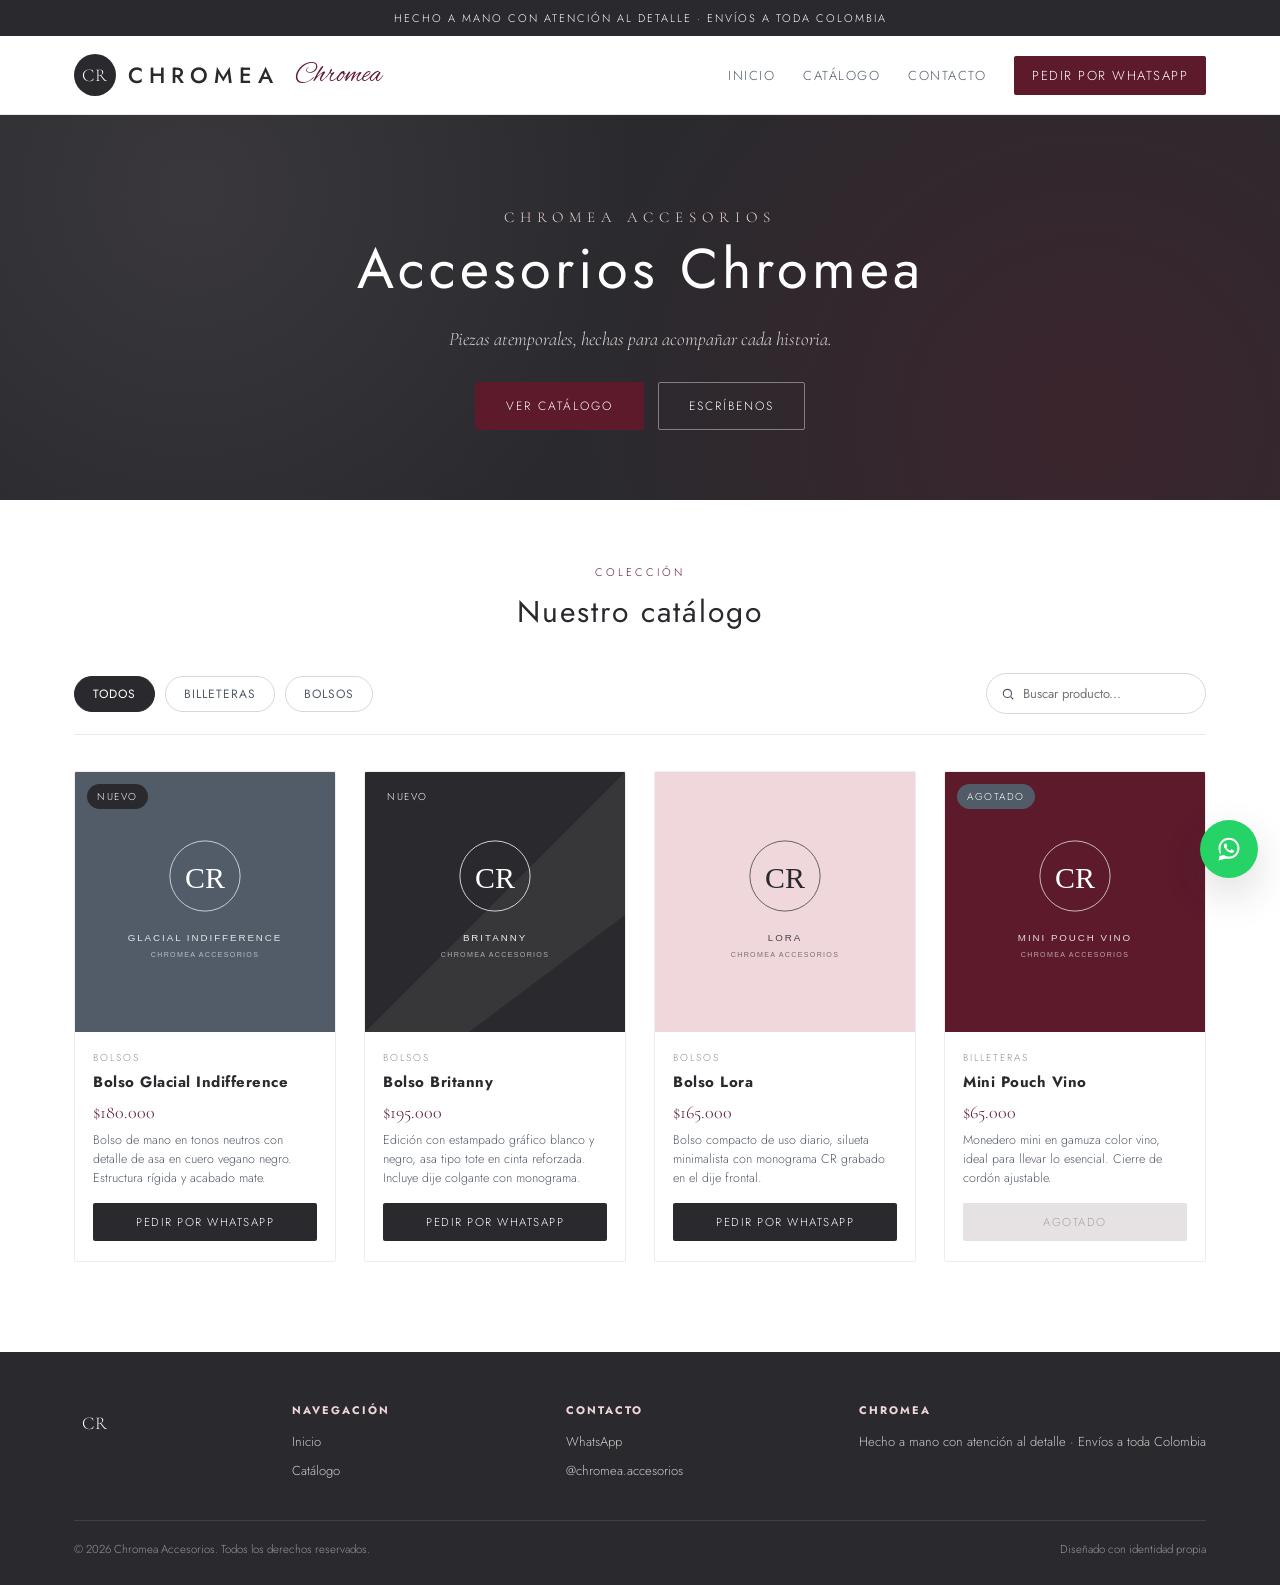
==== index.html @ 7fd72cee "Add files via upload Carga de aplicacion inicial" ====
<!DOCTYPE html>
<html lang="es">
<head>
<meta charset="UTF-8">
<meta name="viewport" content="width=device-width, initial-scale=1.0">
<title>Chromea — Catálogo de Accesorios</title>
<meta name="description" content="Catálogo oficial de accesorios Chromea. Bolsos y complementos con identidad propia.">
<link rel="icon" href="assets/favicon.svg" type="image/svg+xml">
<link rel="preconnect" href="https://fonts.googleapis.com">
<link rel="preconnect" href="https://fonts.gstatic.com" crossorigin>
<link href="https://fonts.googleapis.com/css2?family=Jost:wght@300;400;500;600&family=Cormorant+Garamond:ital,wght@0,400;1,400;1,500&family=Alex+Brush&display=swap" rel="stylesheet">
<link rel="stylesheet" href="css/styles.css">

<!-- Open Graph -->
<meta property="og:title" content="Chromea — Catálogo de Accesorios">
<meta property="og:description" content="Bolsos y accesorios con identidad propia. Haz tu pedido directo por WhatsApp.">
<meta property="og:type" content="website">
</head>
<body>

<div class="topbar" id="topbar-note">Envíos a toda Colombia · Pedidos por WhatsApp</div>

<header class="site-header">
  <div class="container">
    <a href="#top" class="brand">
      <span class="brand-mark">CR</span>
      <span class="brand-word">CHROMEA</span>
      <span class="brand-script">Chromea</span>
    </a>
    <nav class="main-nav">
      <div class="main-nav-links" style="display:flex; gap:28px;">
        <a href="#top">Inicio</a>
        <a href="#catalogo">Catálogo</a>
        <a href="#contacto">Contacto</a>
      </div>
      <a class="nav-whatsapp" id="nav-whatsapp" href="#" target="_blank" rel="noopener">
        Pedir por WhatsApp
      </a>
    </nav>
  </div>
</header>

<section class="hero" id="top">
  <div class="container">
    <span class="hero-mark">Chromea Accesorios</span>
    <h1 id="hero-headline">Accesorios Chromea</h1>
    <p id="hero-sub">Piezas atemporales, hechas para acompañar cada historia.</p>
    <div class="hero-cta">
      <a href="#catalogo" class="btn btn-primary">Ver catálogo</a>
      <a class="btn btn-outline" id="hero-whatsapp" href="#" target="_blank" rel="noopener">Escríbenos</a>
    </div>
  </div>
</section>

<section class="catalog-section" id="catalogo">
  <div class="container">
    <div class="section-heading">
      <span class="eyebrow">Colección</span>
      <h2>Nuestro catálogo</h2>
    </div>

    <div class="filters-bar">
      <div class="chip-group" id="category-chips">
        <button class="chip active" data-category="Todos">Todos</button>
      </div>
      <div class="search-box">
        <input type="text" id="search-input" placeholder="Buscar producto...">
      </div>
    </div>

    <div class="product-grid" id="product-grid"></div>
    <div class="empty-state" id="empty-state" style="display:none;">No encontramos productos con ese filtro.</div>
  </div>
</section>

<div class="lightbox" id="lightbox">
  <button class="lightbox-close" id="lightbox-close">&times;</button>
  <img src="" alt="" id="lightbox-img">
</div>

<footer class="site-footer" id="contacto">
  <div class="container">
    <div class="footer-grid">
      <div class="footer-col footer-brand">
        <span class="brand-mark">CR</span>
      </div>
      <div class="footer-col">
        <h4>Navegación</h4>
        <a href="#top">Inicio</a>
        <a href="#catalogo">Catálogo</a>
      </div>
      <div class="footer-col">
        <h4>Contacto</h4>
        <a id="footer-whatsapp" href="#" target="_blank" rel="noopener">WhatsApp</a>
        <a id="footer-instagram" href="#" target="_blank" rel="noopener">Instagram</a>
        <p id="footer-email" style="display:none;"></p>
      </div>
      <div class="footer-col">
        <h4>Chromea</h4>
        <p id="footer-note">Hecho con atención al detalle.</p>
      </div>
    </div>
    <div class="footer-bottom">
      <span>&copy; <span id="footer-year"></span> Chromea Accesorios. Todos los derechos reservados.</span>
      <span>Diseñado con identidad propia</span>
    </div>
  </div>
</footer>

<a class="whatsapp-float" id="float-whatsapp" href="#" target="_blank" rel="noopener" aria-label="Escríbenos por WhatsApp">
  <svg viewBox="0 0 32 32" fill="#fff"><path d="M16.001 3C9.373 3 4 8.373 4 15c0 2.386.697 4.61 1.903 6.48L4 29l7.72-1.86A11.93 11.93 0 0 0 16.001 27C22.63 27 28 21.627 28 15S22.63 3 16.001 3zm0 21.6c-1.96 0-3.79-.55-5.35-1.5l-.382-.228-4.59 1.105 1.123-4.47-.25-.39A9.56 9.56 0 0 1 6.4 15c0-5.302 4.3-9.6 9.601-9.6S25.6 9.698 25.6 15s-4.3 9.6-9.6 9.6zm5.27-7.19c-.288-.144-1.705-.84-1.97-.936-.264-.096-.456-.144-.648.144-.192.288-.744.936-.912 1.128-.168.192-.336.216-.624.072-.288-.144-1.215-.448-2.314-1.428-.856-.763-1.434-1.705-1.602-1.993-.168-.288-.018-.444.126-.587.13-.129.288-.336.432-.504.144-.168.192-.288.288-.48.096-.192.048-.36-.024-.504-.072-.144-.648-1.563-.888-2.14-.234-.562-.472-.486-.648-.495l-.552-.01c-.192 0-.504.072-.768.36-.264.288-1.008.984-1.008 2.4 0 1.416 1.032 2.784 1.176 2.976.144.192 2.03 3.1 4.92 4.347.688.297 1.224.474 1.642.606.69.22 1.317.189 1.814.115.553-.083 1.705-.697 1.945-1.37.24-.672.24-1.248.168-1.37-.072-.12-.264-.192-.552-.336z"/></svg>
</a>

<script src="js/catalog.js"></script>
</body>
</html>
---- css/styles.css ----
/* =========================================================
   Chromea — Hoja de estilos de marca
   Paleta: carbón, blush, vino, pizarra, blanco
   ========================================================= */

:root {
  --c-charcoal: #2A2A2E;
  --c-charcoal-soft: #3A3A40;
  --c-blush: #F0D7DC;
  --c-blush-soft: #F7E9EC;
  --c-wine: #5C1A2B;
  --c-wine-dark: #45101E;
  --c-slate: #525C68;
  --c-slate-soft: #88919A;
  --c-white: #FFFFFF;
  --c-ink: #1E1E22;

  --font-wordmark: 'Jost', 'Helvetica Neue', Arial, sans-serif;
  --font-script: 'Alex Brush', cursive;
  --font-body: 'Jost', 'Helvetica Neue', Arial, sans-serif;
  --font-serif: 'Cormorant Garamond', Georgia, serif;

  --radius: 2px;
  --shadow-soft: 0 8px 24px rgba(42, 42, 46, 0.08);
  --shadow-lift: 0 16px 40px rgba(42, 42, 46, 0.16);
  --transition: 220ms cubic-bezier(.4,0,.2,1);
}

* { box-sizing: border-box; }
html { scroll-behavior: smooth; }

body {
  margin: 0;
  font-family: var(--font-body);
  color: var(--c-ink);
  background: var(--c-white);
  -webkit-font-smoothing: antialiased;
  font-weight: 300;
}

img { max-width: 100%; display: block; }
a { color: inherit; text-decoration: none; }
button { font-family: inherit; cursor: pointer; }

.container {
  max-width: 1180px;
  margin: 0 auto;
  padding: 0 24px;
}

/* ---------- Top bar ---------- */
.topbar {
  background: var(--c-charcoal);
  color: var(--c-white);
  padding: 10px 0;
  font-size: 11px;
  letter-spacing: 2px;
  text-align: center;
  text-transform: uppercase;
}

/* ---------- Header ---------- */
.site-header {
  background: var(--c-white);
  border-bottom: 1px solid #ECE7E8;
  position: sticky;
  top: 0;
  z-index: 50;
}

.site-header .container {
  display: flex;
  align-items: center;
  justify-content: space-between;
  padding-top: 18px;
  padding-bottom: 18px;
  gap: 16px;
}

.brand {
  display: flex;
  align-items: center;
  gap: 12px;
}

.brand-mark {
  width: 42px;
  height: 42px;
  border-radius: 50%;
  background: var(--c-charcoal);
  color: var(--c-white);
  display: flex;
  align-items: center;
  justify-content: center;
  font-family: var(--font-serif);
  font-size: 18px;
  letter-spacing: 1px;
  flex-shrink: 0;
}

.brand-word {
  font-family: var(--font-wordmark);
  font-size: 22px;
  letter-spacing: 6px;
  font-weight: 500;
  color: var(--c-charcoal);
}

.brand-script {
  font-family: var(--font-script);
  font-size: 28px;
  color: var(--c-wine);
  margin-left: 4px;
  display: none;
}

@media (min-width: 640px) {
  .brand-script { display: inline-block; }
}

.main-nav {
  display: flex;
  align-items: center;
  gap: 28px;
}

.main-nav a {
  font-size: 13px;
  letter-spacing: 1.5px;
  text-transform: uppercase;
  color: var(--c-slate);
  transition: color var(--transition);
}

.main-nav a:hover { color: var(--c-wine); }

.nav-whatsapp {
  display: inline-flex;
  align-items: center;
  gap: 8px;
  background: var(--c-wine);
  color: var(--c-white) !important;
  padding: 10px 18px;
  border-radius: var(--radius);
  font-size: 12px;
  letter-spacing: 1.5px;
  text-transform: uppercase;
  transition: background var(--transition);
}

.nav-whatsapp:hover { background: var(--c-wine-dark); }

.nav-toggle {
  display: none;
  background: none;
  border: none;
  color: var(--c-charcoal);
  font-size: 22px;
}

@media (max-width: 780px) {
  .main-nav-links { display: none; }
  .nav-toggle { display: block; }
  .main-nav { gap: 12px; }
}

/* ---------- Hero ---------- */
.hero {
  background: var(--c-charcoal);
  color: var(--c-white);
  padding: 90px 0 70px;
  text-align: center;
  position: relative;
  overflow: hidden;
}

.hero::before {
  content: "";
  position: absolute;
  inset: 0;
  background:
    radial-gradient(circle at 15% 20%, rgba(240,215,220,0.08), transparent 40%),
    radial-gradient(circle at 85% 80%, rgba(92,26,43,0.35), transparent 45%);
  pointer-events: none;
}

.hero-mark {
  font-family: var(--font-serif);
  font-size: 15px;
  letter-spacing: 6px;
  text-transform: uppercase;
  color: var(--c-blush);
  margin-bottom: 18px;
  position: relative;
}

.hero h1 {
  font-family: var(--font-wordmark);
  font-weight: 400;
  font-size: clamp(32px, 6vw, 56px);
  letter-spacing: 4px;
  margin: 0 0 18px;
  position: relative;
}

.hero p {
  font-family: var(--font-serif);
  font-style: italic;
  font-size: 19px;
  color: #D8D3D4;
  max-width: 520px;
  margin: 0 auto 32px;
  position: relative;
}

.hero-cta {
  position: relative;
  display: inline-flex;
  gap: 14px;
  flex-wrap: wrap;
  justify-content: center;
}

.btn {
  display: inline-flex;
  align-items: center;
  gap: 8px;
  padding: 14px 30px;
  border-radius: var(--radius);
  font-size: 12px;
  letter-spacing: 2px;
  text-transform: uppercase;
  border: 1px solid transparent;
  transition: all var(--transition);
}

.btn-primary {
  background: var(--c-wine);
  color: var(--c-white);
}
.btn-primary:hover { background: var(--c-wine-dark); transform: translateY(-1px); }

.btn-outline {
  border-color: rgba(255,255,255,0.4);
  color: var(--c-white);
}
.btn-outline:hover { border-color: var(--c-white); background: rgba(255,255,255,0.06); }

/* ---------- Filters ---------- */
.catalog-section { padding: 64px 0 90px; }

.section-heading {
  text-align: center;
  margin-bottom: 40px;
}

.section-heading .eyebrow {
  font-size: 11px;
  letter-spacing: 3px;
  text-transform: uppercase;
  color: var(--c-wine);
  display: block;
  margin-bottom: 10px;
}

.section-heading h2 {
  font-family: var(--font-wordmark);
  font-weight: 400;
  font-size: 30px;
  letter-spacing: 2px;
  color: var(--c-charcoal);
  margin: 0;
}

.filters-bar {
  display: flex;
  flex-wrap: wrap;
  align-items: center;
  justify-content: space-between;
  gap: 16px;
  margin-bottom: 36px;
  padding-bottom: 20px;
  border-bottom: 1px solid #ECE7E8;
}

.chip-group {
  display: flex;
  flex-wrap: wrap;
  gap: 10px;
}

.chip {
  padding: 8px 18px;
  border: 1px solid #DCD5D7;
  border-radius: 999px;
  font-size: 12px;
  letter-spacing: 1px;
  text-transform: uppercase;
  color: var(--c-slate);
  background: var(--c-white);
  transition: all var(--transition);
}

.chip:hover { border-color: var(--c-wine); color: var(--c-wine); }

.chip.active {
  background: var(--c-charcoal);
  border-color: var(--c-charcoal);
  color: var(--c-white);
}

.search-box {
  position: relative;
  min-width: 220px;
}

.search-box input {
  width: 100%;
  padding: 10px 16px 10px 36px;
  border: 1px solid #DCD5D7;
  border-radius: 999px;
  font-size: 13px;
  font-family: var(--font-body);
  background: var(--c-white) url("data:image/svg+xml,%3Csvg xmlns='http://www.w3.org/2000/svg' viewBox='0 0 24 24' width='14' height='14' fill='none' stroke='%23525C68' stroke-width='2'%3E%3Ccircle cx='11' cy='11' r='7'/%3E%3Cline x1='21' y1='21' x2='16.65' y2='16.65'/%3E%3C/svg%3E") no-repeat 14px center;
}

.search-box input:focus {
  outline: none;
  border-color: var(--c-wine);
}

/* ---------- Product grid ---------- */
.product-grid {
  display: grid;
  grid-template-columns: repeat(auto-fill, minmax(240px, 1fr));
  gap: 28px;
}

.product-card {
  background: var(--c-white);
  border: 1px solid #F0ECED;
  border-radius: var(--radius);
  overflow: hidden;
  transition: box-shadow var(--transition), transform var(--transition);
  display: flex;
  flex-direction: column;
}

.product-card:hover {
  box-shadow: var(--shadow-lift);
  transform: translateY(-4px);
}

.product-media {
  position: relative;
  aspect-ratio: 1 / 1;
  background: var(--c-blush-soft);
  overflow: hidden;
  cursor: pointer;
}

.product-media img {
  width: 100%;
  height: 100%;
  object-fit: cover;
  transition: transform 420ms ease;
}

.product-card:hover .product-media img { transform: scale(1.05); }

.badge {
  position: absolute;
  top: 12px;
  left: 12px;
  font-size: 10px;
  letter-spacing: 1.5px;
  text-transform: uppercase;
  padding: 5px 10px;
  border-radius: 999px;
  background: var(--c-charcoal);
  color: var(--c-white);
}

.badge.badge-out {
  background: var(--c-slate);
}

.product-info {
  padding: 18px 18px 20px;
  display: flex;
  flex-direction: column;
  gap: 6px;
  flex: 1;
}

.product-category {
  font-size: 10px;
  letter-spacing: 2px;
  text-transform: uppercase;
  color: var(--c-slate-soft);
}

.product-name {
  font-family: var(--font-wordmark);
  font-size: 15px;
  letter-spacing: 0.5px;
  color: var(--c-charcoal);
  margin: 0;
}

.product-price {
  font-family: var(--font-serif);
  font-size: 18px;
  color: var(--c-wine);
  margin-top: 2px;
}

.product-desc {
  font-size: 12.5px;
  color: var(--c-slate);
  line-height: 1.5;
  margin: 2px 0 10px;
  flex: 1;
}

.product-order {
  margin-top: auto;
  display: inline-flex;
  align-items: center;
  justify-content: center;
  gap: 8px;
  background: var(--c-charcoal);
  color: var(--c-white);
  padding: 11px 16px;
  border-radius: var(--radius);
  font-size: 11.5px;
  letter-spacing: 1.5px;
  text-transform: uppercase;
  transition: background var(--transition);
}

.product-order:hover { background: var(--c-wine); }
.product-order.disabled {
  background: #E6E1E2;
  color: #A9A2A4;
  pointer-events: none;
}

.empty-state {
  text-align: center;
  padding: 60px 20px;
  color: var(--c-slate);
  font-family: var(--font-serif);
  font-style: italic;
  font-size: 18px;
}

/* ---------- Lightbox ---------- */
.lightbox {
  position: fixed;
  inset: 0;
  background: rgba(30,30,34,0.92);
  display: none;
  align-items: center;
  justify-content: center;
  z-index: 200;
  padding: 24px;
}
.lightbox.open { display: flex; }
.lightbox img {
  max-width: min(640px, 100%);
  max-height: 80vh;
  border-radius: var(--radius);
}
.lightbox-close {
  position: absolute;
  top: 24px;
  right: 28px;
  color: var(--c-white);
  font-size: 30px;
  background: none;
  border: none;
}

/* ---------- Footer ---------- */
.site-footer {
  background: var(--c-charcoal);
  color: #CFC9CA;
  padding: 50px 0 28px;
}

.footer-grid {
  display: flex;
  flex-wrap: wrap;
  justify-content: space-between;
  gap: 32px;
  margin-bottom: 30px;
}

.footer-brand .brand-mark { margin-bottom: 14px; }
.footer-col h4 {
  font-size: 11px;
  letter-spacing: 2px;
  text-transform: uppercase;
  color: var(--c-blush);
  margin: 0 0 14px;
}
.footer-col a, .footer-col p {
  display: block;
  font-size: 13px;
  color: #CFC9CA;
  margin-bottom: 8px;
  line-height: 1.6;
}
.footer-col a:hover { color: var(--c-white); }

.footer-bottom {
  border-top: 1px solid rgba(255,255,255,0.1);
  padding-top: 20px;
  font-size: 11.5px;
  color: #9A9496;
  display: flex;
  flex-wrap: wrap;
  justify-content: space-between;
  gap: 10px;
}

/* ---------- Floating WhatsApp ---------- */
.whatsapp-float {
  position: fixed;
  bottom: 22px;
  right: 22px;
  width: 58px;
  height: 58px;
  border-radius: 50%;
  background: #25D366;
  display: flex;
  align-items: center;
  justify-content: center;
  box-shadow: var(--shadow-lift);
  z-index: 100;
  transition: transform var(--transition);
}
.whatsapp-float:hover { transform: scale(1.08); }
.whatsapp-float svg { width: 28px; height: 28px; }

/* =========================================================
   ADMIN
   ========================================================= */

.admin-body { background: #F6F3F4; min-height: 100vh; }

.admin-shell { max-width: 1040px; margin: 0 auto; padding: 40px 24px 80px; }

.admin-header {
  display: flex;
  align-items: center;
  justify-content: space-between;
  margin-bottom: 30px;
  flex-wrap: wrap;
  gap: 14px;
}

.admin-header .brand { }

.admin-title {
  font-family: var(--font-wordmark);
  font-size: 13px;
  letter-spacing: 2px;
  text-transform: uppercase;
  color: var(--c-slate);
}

.card {
  background: var(--c-white);
  border: 1px solid #ECE7E8;
  border-radius: var(--radius);
  padding: 28px;
  margin-bottom: 24px;
  box-shadow: var(--shadow-soft);
}

.card h3 {
  font-family: var(--font-wordmark);
  font-size: 16px;
  letter-spacing: 1px;
  color: var(--c-charcoal);
  margin: 0 0 6px;
}

.card .hint {
  font-size: 12.5px;
  color: var(--c-slate);
  margin-bottom: 18px;
  line-height: 1.6;
}

.field { margin-bottom: 16px; }
.field label {
  display: block;
  font-size: 11px;
  letter-spacing: 1.5px;
  text-transform: uppercase;
  color: var(--c-slate);
  margin-bottom: 6px;
}

.field input[type="text"],
.field input[type="number"],
.field input[type="password"],
.field input[type="email"],
.field select,
.field textarea {
  width: 100%;
  padding: 11px 14px;
  border: 1px solid #DCD5D7;
  border-radius: var(--radius);
  font-size: 13.5px;
  font-family: var(--font-body);
  background: var(--c-white);
  color: var(--c-ink);
}

.field textarea { min-height: 90px; resize: vertical; }

.field input:focus, .field select:focus, .field textarea:focus {
  outline: none;
  border-color: var(--c-wine);
}

.field-row {
  display: grid;
  grid-template-columns: 1fr 1fr;
  gap: 16px;
}

@media (max-width: 560px) {
  .field-row { grid-template-columns: 1fr; }
}

.checkbox-row {
  display: flex;
  align-items: center;
  gap: 10px;
  margin-bottom: 16px;
}
.checkbox-row input { width: 16px; height: 16px; }
.checkbox-row label { font-size: 13px; color: var(--c-ink); text-transform: none; letter-spacing: 0; }

.btn-admin {
  display: inline-flex;
  align-items: center;
  gap: 8px;
  padding: 12px 22px;
  border-radius: var(--radius);
  font-size: 12px;
  letter-spacing: 1.5px;
  text-transform: uppercase;
  border: 1px solid transparent;
  background: var(--c-charcoal);
  color: var(--c-white);
  transition: all var(--transition);
}
.btn-admin:hover { background: var(--c-wine); }
.btn-admin.secondary {
  background: var(--c-white);
  color: var(--c-charcoal);
  border-color: #DCD5D7;
}
.btn-admin.secondary:hover { border-color: var(--c-wine); color: var(--c-wine); background: var(--c-white); }
.btn-admin.danger {
  background: var(--c-white);
  color: var(--c-wine);
  border-color: var(--c-wine);
}
.btn-admin.danger:hover { background: var(--c-wine); color: var(--c-white); }
.btn-admin:disabled { opacity: 0.5; pointer-events: none; }

.admin-actions { display: flex; gap: 10px; flex-wrap: wrap; }

.product-table {
  width: 100%;
  border-collapse: collapse;
}
.product-table th {
  text-align: left;
  font-size: 10.5px;
  letter-spacing: 1.5px;
  text-transform: uppercase;
  color: var(--c-slate);
  padding: 10px 12px;
  border-bottom: 1px solid #ECE7E8;
}
.product-table td {
  padding: 12px;
  border-bottom: 1px solid #F3EFF0;
  font-size: 13px;
  vertical-align: middle;
}
.product-table tr:hover { background: #FBF9F9; }

.thumb {
  width: 44px;
  height: 44px;
  border-radius: var(--radius);
  object-fit: cover;
  background: var(--c-blush-soft);
}

.row-actions { display: flex; gap: 8px; }
.icon-btn {
  background: none;
  border: 1px solid #DCD5D7;
  border-radius: var(--radius);
  padding: 6px 10px;
  font-size: 11px;
  color: var(--c-slate);
  transition: all var(--transition);
}
.icon-btn:hover { border-color: var(--c-wine); color: var(--c-wine); }

.status-pill {
  display: inline-block;
  font-size: 10.5px;
  letter-spacing: 1px;
  text-transform: uppercase;
  padding: 4px 10px;
  border-radius: 999px;
}
.status-pill.in { background: #E5F3EA; color: #2C7A46; }
.status-pill.out { background: #F3E5E7; color: var(--c-wine); }

.toast {
  position: fixed;
  bottom: 24px;
  left: 50%;
  transform: translateX(-50%) translateY(20px);
  background: var(--c-charcoal);
  color: var(--c-white);
  padding: 13px 22px;
  border-radius: var(--radius);
  font-size: 13px;
  opacity: 0;
  pointer-events: none;
  transition: all var(--transition);
  z-index: 300;
  max-width: 90vw;
  text-align: center;
}
.toast.show { opacity: 1; transform: translateX(-50%) translateY(0); }
.toast.error { background: var(--c-wine); }

.login-gate {
  max-width: 440px;
  margin: 8vh auto 0;
}

.spinner {
  display: inline-block;
  width: 14px;
  height: 14px;
  border: 2px solid rgba(255,255,255,0.4);
  border-top-color: var(--c-white);
  border-radius: 50%;
  animation: spin 700ms linear infinite;
}
@keyframes spin { to { transform: rotate(360deg); } }

.image-preview-row {
  display: flex;
  flex-wrap: wrap;
  gap: 10px;
  margin-top: 10px;
}
.image-preview {
  position: relative;
  width: 72px;
  height: 72px;
  border-radius: var(--radius);
  overflow: hidden;
  border: 1px solid #DCD5D7;
}
.image-preview img { width: 100%; height: 100%; object-fit: cover; }
.image-preview button {
  position: absolute;
  top: 2px;
  right: 2px;
  background: rgba(30,30,34,0.75);
  color: #fff;
  border: none;
  border-radius: 50%;
  width: 18px;
  height: 18px;
  font-size: 11px;
  line-height: 1;
}

.divider { height: 1px; background: #ECE7E8; margin: 24px 0; }

.helper-link { font-size: 12px; color: var(--c-wine); text-decoration: underline; cursor: pointer; }
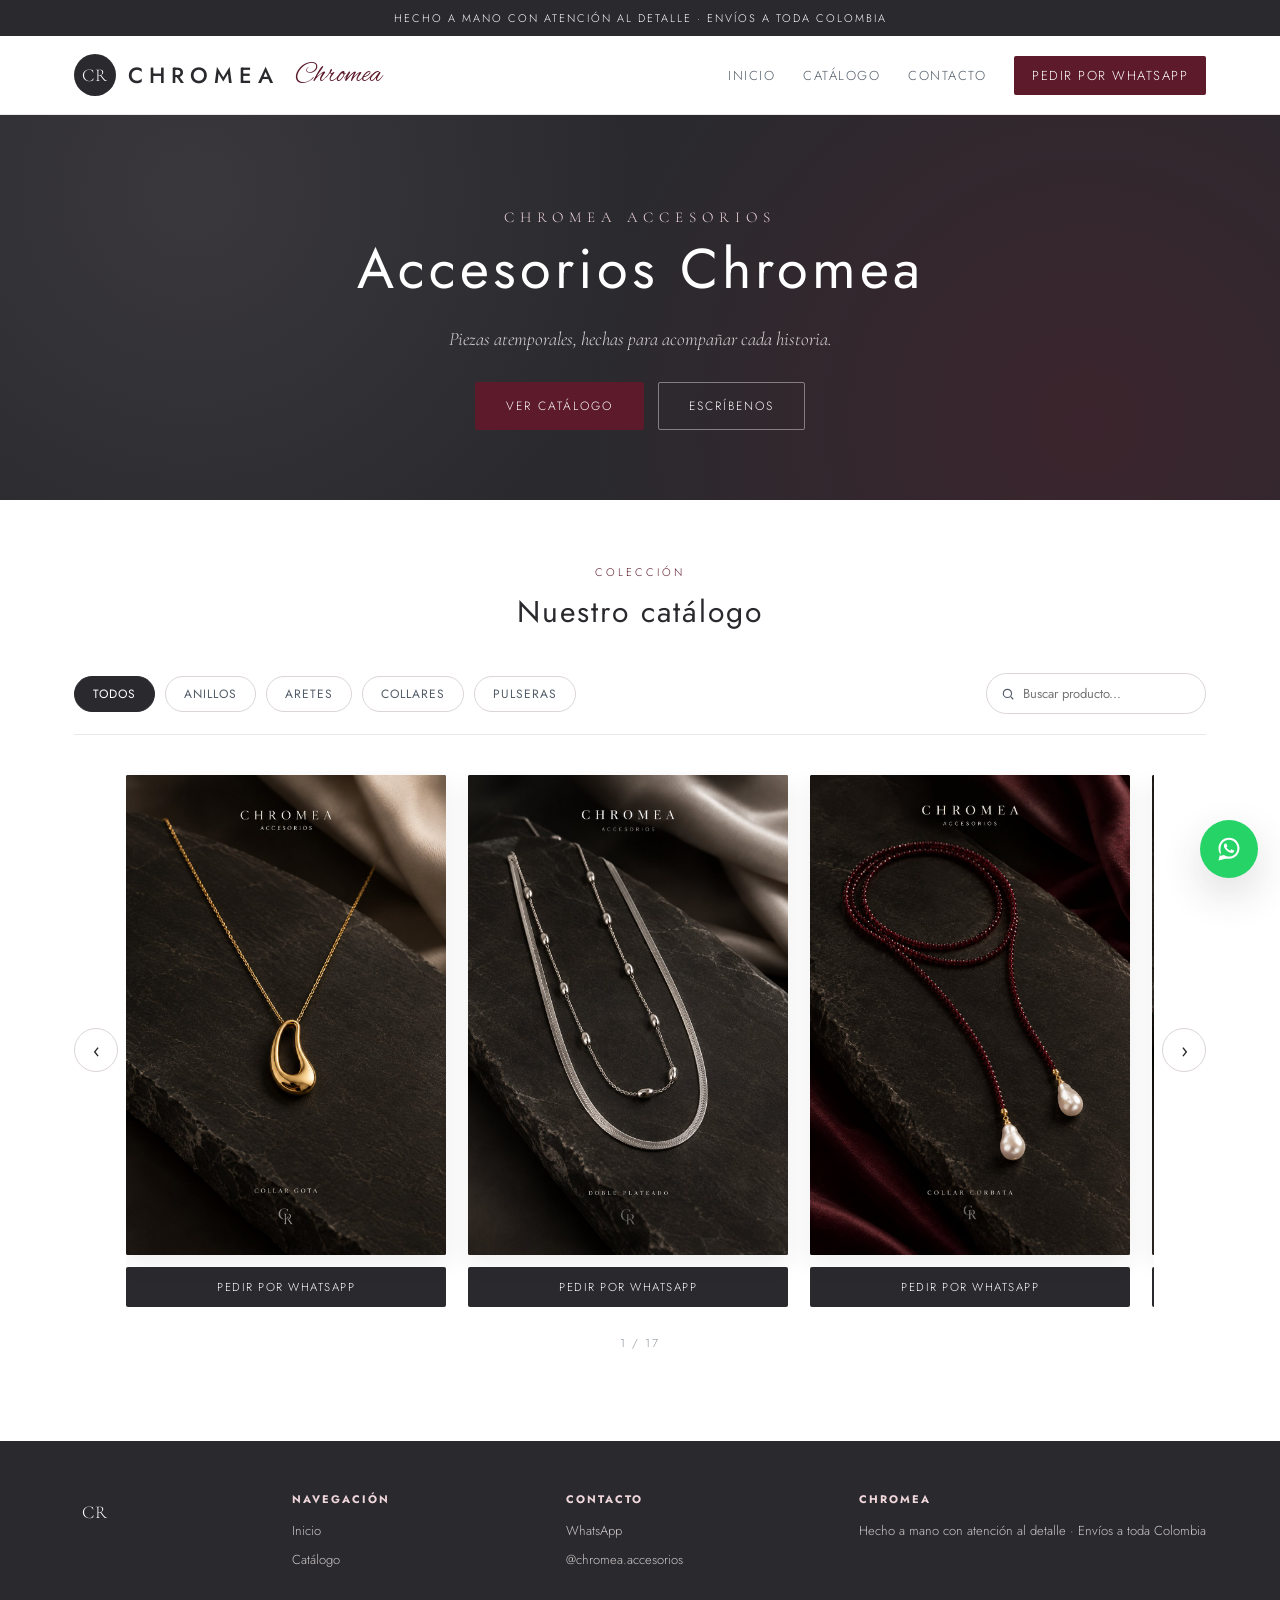
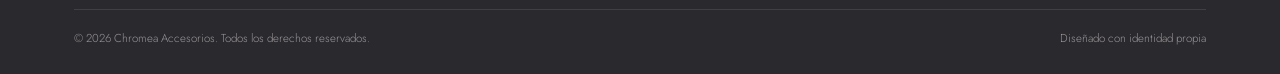
==== commit b2cd7436: "Add files via upload Actualizacion de catalogo" ====
--- a/index.html
+++ b/index.html
@@ -68,7 +68,12 @@
       </div>
     </div>
 
-    <div class="product-grid" id="product-grid"></div>
+    <div class="carousel-wrap">
+      <button class="carousel-arrow" id="carousel-prev" aria-label="Anterior">&#8249;</button>
+      <div class="carousel-track" id="carousel-track"></div>
+      <button class="carousel-arrow" id="carousel-next" aria-label="Siguiente">&#8250;</button>
+    </div>
+    <div class="carousel-counter" id="carousel-counter"></div>
     <div class="empty-state" id="empty-state" style="display:none;">No encontramos productos con ese filtro.</div>
   </div>
 </section>
--- a/css/styles.css
+++ b/css/styles.css
@@ -329,49 +329,73 @@
   border-color: var(--c-wine);
 }
 
-/* ---------- Product grid ---------- */
-.product-grid {
-  display: grid;
-  grid-template-columns: repeat(auto-fill, minmax(240px, 1fr));
-  gap: 28px;
-}
-
-.product-card {
-  background: var(--c-white);
-  border: 1px solid #F0ECED;
+/* ---------- Carousel ---------- */
+.carousel-wrap {
+  position: relative;
+  display: flex;
+  align-items: center;
+  gap: 8px;
+}
+
+.carousel-track {
+  display: flex;
+  gap: 22px;
+  overflow-x: auto;
+  scroll-snap-type: x mandatory;
+  scroll-behavior: smooth;
+  -webkit-overflow-scrolling: touch;
+  padding: 4px 4px 22px;
+  flex: 1;
+  scrollbar-width: thin;
+  scrollbar-color: var(--c-slate-soft) transparent;
+}
+
+.carousel-track::-webkit-scrollbar { height: 6px; }
+.carousel-track::-webkit-scrollbar-thumb {
+  background: #DCD5D7;
+  border-radius: 999px;
+}
+
+.carousel-slide {
+  flex: 0 0 auto;
+  width: min(72vw, 320px);
+  scroll-snap-align: start;
+  display: flex;
+  flex-direction: column;
+  gap: 12px;
+}
+
+.slide-media {
+  position: relative;
+  aspect-ratio: 2 / 3;
   border-radius: var(--radius);
   overflow: hidden;
+  background: var(--c-charcoal);
+  cursor: pointer;
+  box-shadow: var(--shadow-soft);
   transition: box-shadow var(--transition), transform var(--transition);
-  display: flex;
-  flex-direction: column;
-}
-
-.product-card:hover {
+}
+
+.slide-media:hover {
   box-shadow: var(--shadow-lift);
-  transform: translateY(-4px);
-}
-
-.product-media {
-  position: relative;
-  aspect-ratio: 1 / 1;
-  background: var(--c-blush-soft);
-  overflow: hidden;
-  cursor: pointer;
-}
-
-.product-media img {
+  transform: translateY(-3px);
+}
+
+.slide-media img {
   width: 100%;
   height: 100%;
   object-fit: cover;
-  transition: transform 420ms ease;
-}
-
-.product-card:hover .product-media img { transform: scale(1.05); }
+  display: block;
+}
+
+.slide-media.is-out img {
+  filter: grayscale(55%) brightness(0.75);
+}
 
 .badge {
   position: absolute;
-  top: 12px;
-  left: 12px;
+  top: 14px;
+  left: 14px;
   font-size: 10px;
   letter-spacing: 1.5px;
   text-transform: uppercase;
@@ -381,69 +405,59 @@
   color: var(--c-white);
 }
 
-.badge.badge-out {
-  background: var(--c-slate);
-}
-
-.product-info {
-  padding: 18px 18px 20px;
-  display: flex;
-  flex-direction: column;
-  gap: 6px;
-  flex: 1;
-}
-
-.product-category {
-  font-size: 10px;
-  letter-spacing: 2px;
-  text-transform: uppercase;
-  color: var(--c-slate-soft);
-}
-
-.product-name {
-  font-family: var(--font-wordmark);
-  font-size: 15px;
-  letter-spacing: 0.5px;
-  color: var(--c-charcoal);
-  margin: 0;
-}
-
-.product-price {
-  font-family: var(--font-serif);
-  font-size: 18px;
-  color: var(--c-wine);
-  margin-top: 2px;
-}
-
-.product-desc {
-  font-size: 12.5px;
-  color: var(--c-slate);
-  line-height: 1.5;
-  margin: 2px 0 10px;
-  flex: 1;
-}
-
-.product-order {
-  margin-top: auto;
+.badge.badge-out { background: var(--c-wine); }
+
+.slide-cta {
   display: inline-flex;
   align-items: center;
   justify-content: center;
   gap: 8px;
   background: var(--c-charcoal);
   color: var(--c-white);
-  padding: 11px 16px;
+  padding: 12px 16px;
   border-radius: var(--radius);
   font-size: 11.5px;
   letter-spacing: 1.5px;
   text-transform: uppercase;
   transition: background var(--transition);
-}
-
-.product-order:hover { background: var(--c-wine); }
-.product-order.disabled {
+  text-align: center;
+}
+
+.slide-cta:hover { background: var(--c-wine); }
+.slide-cta.disabled {
   background: #E6E1E2;
   color: #A9A2A4;
   pointer-events: none;
+}
+
+.carousel-arrow {
+  flex: 0 0 auto;
+  width: 44px;
+  height: 44px;
+  border-radius: 50%;
+  border: 1px solid #DCD5D7;
+  background: var(--c-white);
+  color: var(--c-charcoal);
+  font-size: 20px;
+  display: flex;
+  align-items: center;
+  justify-content: center;
+  transition: all var(--transition);
+}
+
+.carousel-arrow:hover { border-color: var(--c-wine); color: var(--c-wine); }
+
+@media (max-width: 680px) {
+  .carousel-arrow { display: none; }
+}
+
+.carousel-counter {
+  text-align: center;
+  margin-top: 6px;
+  font-size: 11.5px;
+  letter-spacing: 2px;
+  text-transform: uppercase;
+  color: var(--c-slate-soft);
 }
 
 .empty-state {
@@ -707,7 +721,7 @@
   background: var(--c-blush-soft);
 }
 
-.row-actions { display: flex; gap: 8px; }
+.row-actions { display: flex; gap: 8px; flex-wrap: wrap; }
 .icon-btn {
   background: none;
   border: 1px solid #DCD5D7;
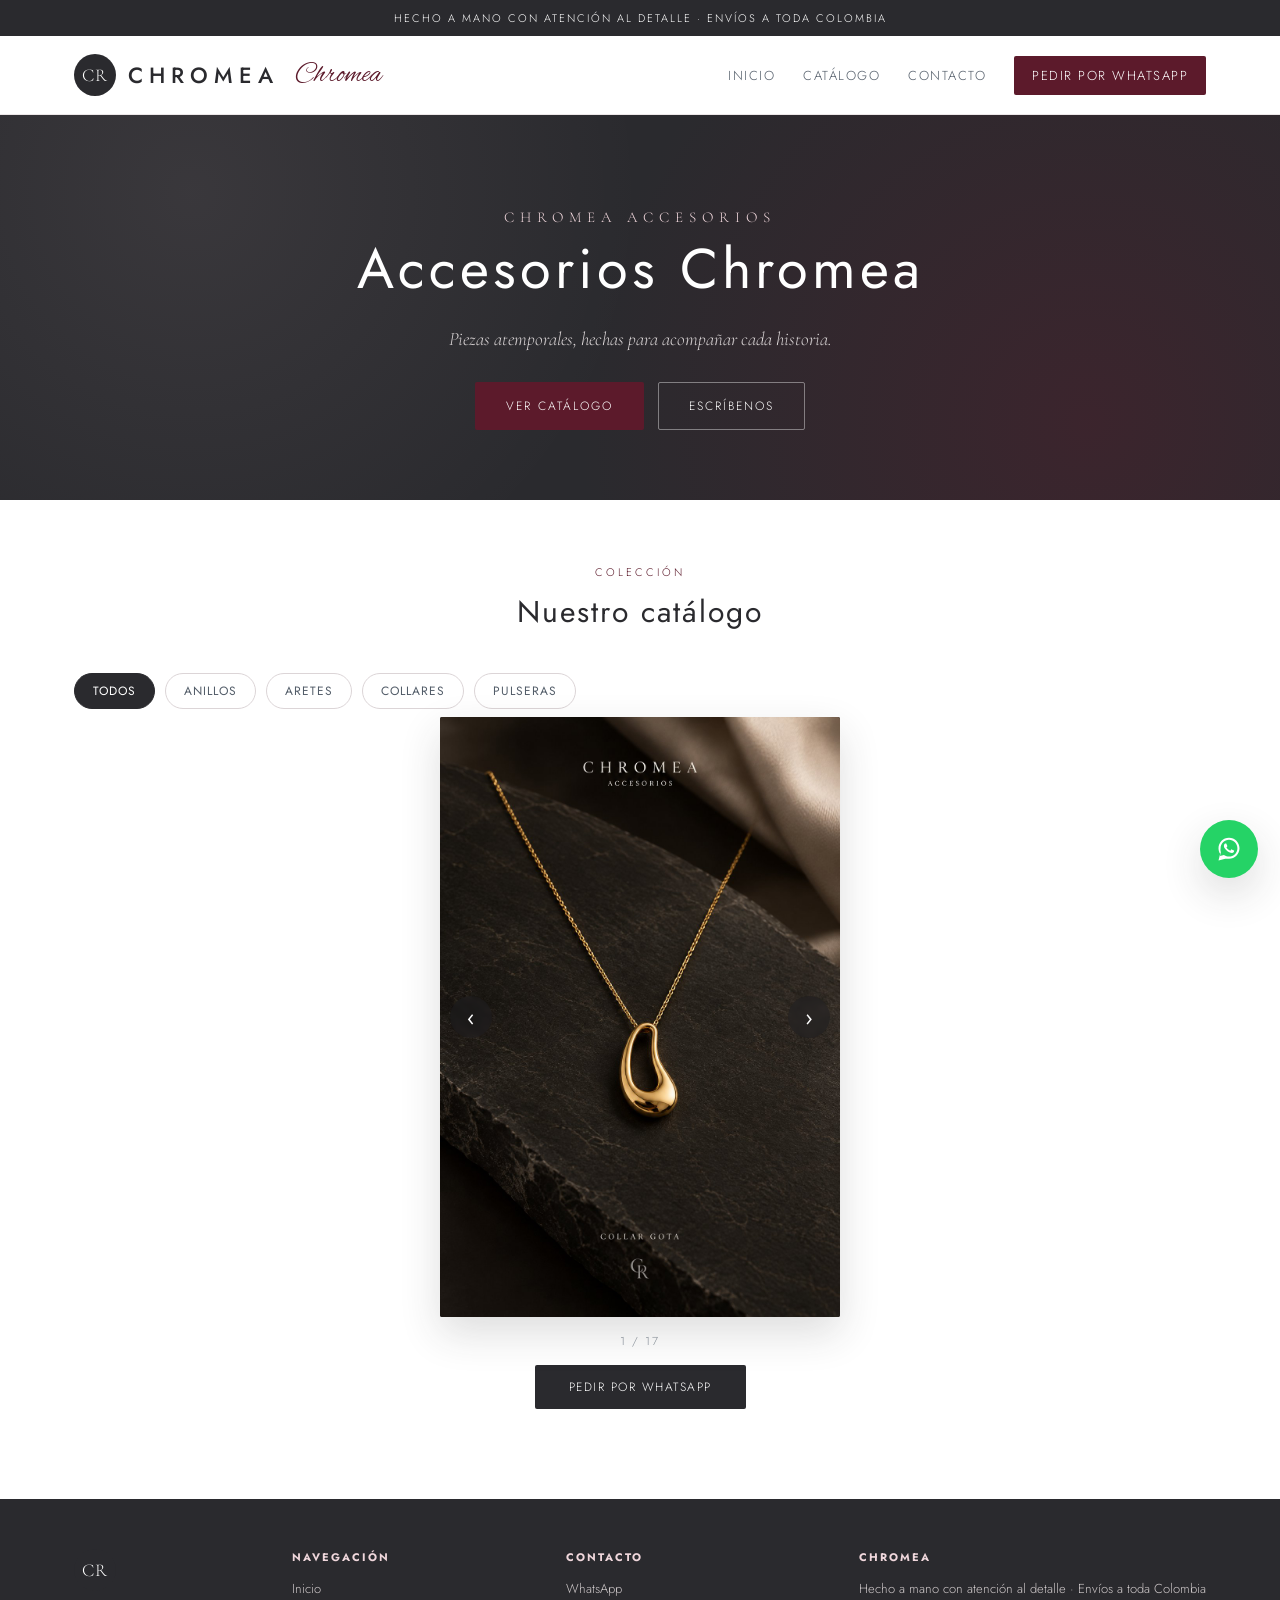
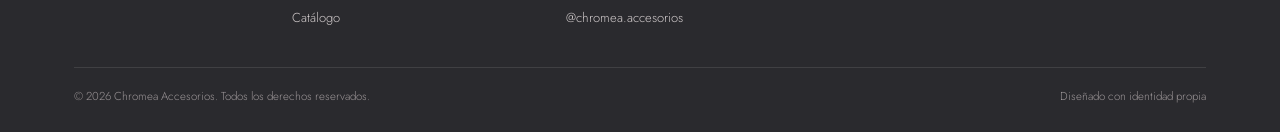
==== commit 8a9bbeea: "Catalogo como viros de foto grande en vez de carrusel" ====
--- a/index.html
+++ b/index.html
@@ -59,29 +59,24 @@
       <h2>Nuestro catálogo</h2>
     </div>
 
-    <div class="filters-bar">
-      <div class="chip-group" id="category-chips">
-        <button class="chip active" data-category="Todos">Todos</button>
-      </div>
-      <div class="search-box">
-        <input type="text" id="search-input" placeholder="Buscar producto...">
-      </div>
+    <div class="chip-group" id="category-chips">
+      <button class="chip active" data-category="Todos">Todos</button>
     </div>
 
-    <div class="carousel-wrap">
-      <button class="carousel-arrow" id="carousel-prev" aria-label="Anterior">&#8249;</button>
-      <div class="carousel-track" id="carousel-track"></div>
-      <button class="carousel-arrow" id="carousel-next" aria-label="Siguiente">&#8250;</button>
+    <div class="stage-wrap">
+      <div class="stage-frame" id="stage-frame">
+        <img src="" alt="" id="stage-img">
+        <span class="badge badge-out" id="stage-badge" style="display:none;">Agotado</span>
+        <button class="stage-nav-btn stage-nav-prev" id="stage-prev" aria-label="Anterior">&#8249;</button>
+        <button class="stage-nav-btn stage-nav-next" id="stage-next" aria-label="Siguiente">&#8250;</button>
+      </div>
+      <div class="stage-counter" id="stage-counter"></div>
+      <a class="stage-cta" id="stage-cta" href="#" target="_blank" rel="noopener">Pedir por WhatsApp</a>
     </div>
-    <div class="carousel-counter" id="carousel-counter"></div>
+
     <div class="empty-state" id="empty-state" style="display:none;">No encontramos productos con ese filtro.</div>
   </div>
 </section>
-
-<div class="lightbox" id="lightbox">
-  <button class="lightbox-close" id="lightbox-close">&times;</button>
-  <img src="" alt="" id="lightbox-img">
-</div>
 
 <footer class="site-footer" id="contacto">
   <div class="container">
--- a/css/styles.css
+++ b/css/styles.css
@@ -329,68 +329,41 @@
   border-color: var(--c-wine);
 }
 
-/* ---------- Carousel ---------- */
-.carousel-wrap {
+/* ---------- Stage (visor de una foto a la vez) ---------- */
+.stage-wrap {
+  max-width: 420px;
+  margin: 8px auto 0;
+  display: flex;
+  flex-direction: column;
+  align-items: center;
+  gap: 16px;
+}
+
+.stage-frame {
   position: relative;
-  display: flex;
-  align-items: center;
-  gap: 8px;
-}
-
-.carousel-track {
-  display: flex;
-  gap: 22px;
-  overflow-x: auto;
-  scroll-snap-type: x mandatory;
-  scroll-behavior: smooth;
-  -webkit-overflow-scrolling: touch;
-  padding: 4px 4px 22px;
-  flex: 1;
-  scrollbar-width: thin;
-  scrollbar-color: var(--c-slate-soft) transparent;
-}
-
-.carousel-track::-webkit-scrollbar { height: 6px; }
-.carousel-track::-webkit-scrollbar-thumb {
-  background: #DCD5D7;
-  border-radius: 999px;
-}
-
-.carousel-slide {
-  flex: 0 0 auto;
-  width: min(72vw, 320px);
-  scroll-snap-align: start;
-  display: flex;
-  flex-direction: column;
-  gap: 12px;
-}
-
-.slide-media {
-  position: relative;
+  width: min(400px, 88vw);
   aspect-ratio: 2 / 3;
+  max-height: 74vh;
+  margin: 0 auto;
   border-radius: var(--radius);
   overflow: hidden;
   background: var(--c-charcoal);
+  box-shadow: var(--shadow-lift);
   cursor: pointer;
-  box-shadow: var(--shadow-soft);
-  transition: box-shadow var(--transition), transform var(--transition);
-}
-
-.slide-media:hover {
-  box-shadow: var(--shadow-lift);
-  transform: translateY(-3px);
-}
-
-.slide-media img {
+  user-select: none;
+  touch-action: pan-y;
+}
+
+.stage-frame img {
   width: 100%;
   height: 100%;
   object-fit: cover;
   display: block;
-}
-
-.slide-media.is-out img {
-  filter: grayscale(55%) brightness(0.75);
-}
+  transition: opacity 180ms ease;
+}
+
+.stage-frame img.is-out { filter: grayscale(55%) brightness(0.75); }
+.stage-frame img.is-fading { opacity: 0; }
 
 .badge {
   position: absolute;
@@ -403,61 +376,61 @@
   border-radius: 999px;
   background: var(--c-charcoal);
   color: var(--c-white);
+  pointer-events: none;
 }
 
 .badge.badge-out { background: var(--c-wine); }
 
-.slide-cta {
+.stage-nav-btn {
+  position: absolute;
+  top: 50%;
+  transform: translateY(-50%);
+  width: 42px;
+  height: 42px;
+  border-radius: 50%;
+  border: none;
+  background: rgba(30, 30, 34, 0.45);
+  color: var(--c-white);
+  font-size: 22px;
+  display: flex;
+  align-items: center;
+  justify-content: center;
+  backdrop-filter: blur(2px);
+  transition: background var(--transition);
+}
+
+.stage-nav-btn:hover { background: rgba(92, 26, 43, 0.75); }
+.stage-nav-prev { left: 10px; }
+.stage-nav-next { right: 10px; }
+
+.stage-counter {
+  font-size: 11.5px;
+  letter-spacing: 2px;
+  text-transform: uppercase;
+  color: var(--c-slate-soft);
+}
+
+.stage-cta {
   display: inline-flex;
   align-items: center;
   justify-content: center;
   gap: 8px;
   background: var(--c-charcoal);
   color: var(--c-white);
-  padding: 12px 16px;
-  border-radius: var(--radius);
-  font-size: 11.5px;
+  padding: 13px 34px;
+  border-radius: var(--radius);
+  font-size: 12px;
   letter-spacing: 1.5px;
   text-transform: uppercase;
   transition: background var(--transition);
   text-align: center;
 }
 
-.slide-cta:hover { background: var(--c-wine); }
-.slide-cta.disabled {
+.stage-cta:hover { background: var(--c-wine); }
+.stage-cta.disabled {
   background: #E6E1E2;
   color: #A9A2A4;
   pointer-events: none;
-}
-
-.carousel-arrow {
-  flex: 0 0 auto;
-  width: 44px;
-  height: 44px;
-  border-radius: 50%;
-  border: 1px solid #DCD5D7;
-  background: var(--c-white);
-  color: var(--c-charcoal);
-  font-size: 20px;
-  display: flex;
-  align-items: center;
-  justify-content: center;
-  transition: all var(--transition);
-}
-
-.carousel-arrow:hover { border-color: var(--c-wine); color: var(--c-wine); }
-
-@media (max-width: 680px) {
-  .carousel-arrow { display: none; }
-}
-
-.carousel-counter {
-  text-align: center;
-  margin-top: 6px;
-  font-size: 11.5px;
-  letter-spacing: 2px;
-  text-transform: uppercase;
-  color: var(--c-slate-soft);
 }
 
 .empty-state {
@@ -467,33 +440,6 @@
   font-family: var(--font-serif);
   font-style: italic;
   font-size: 18px;
-}
-
-/* ---------- Lightbox ---------- */
-.lightbox {
-  position: fixed;
-  inset: 0;
-  background: rgba(30,30,34,0.92);
-  display: none;
-  align-items: center;
-  justify-content: center;
-  z-index: 200;
-  padding: 24px;
-}
-.lightbox.open { display: flex; }
-.lightbox img {
-  max-width: min(640px, 100%);
-  max-height: 80vh;
-  border-radius: var(--radius);
-}
-.lightbox-close {
-  position: absolute;
-  top: 24px;
-  right: 28px;
-  color: var(--c-white);
-  font-size: 30px;
-  background: none;
-  border: none;
 }
 
 /* ---------- Footer ---------- */
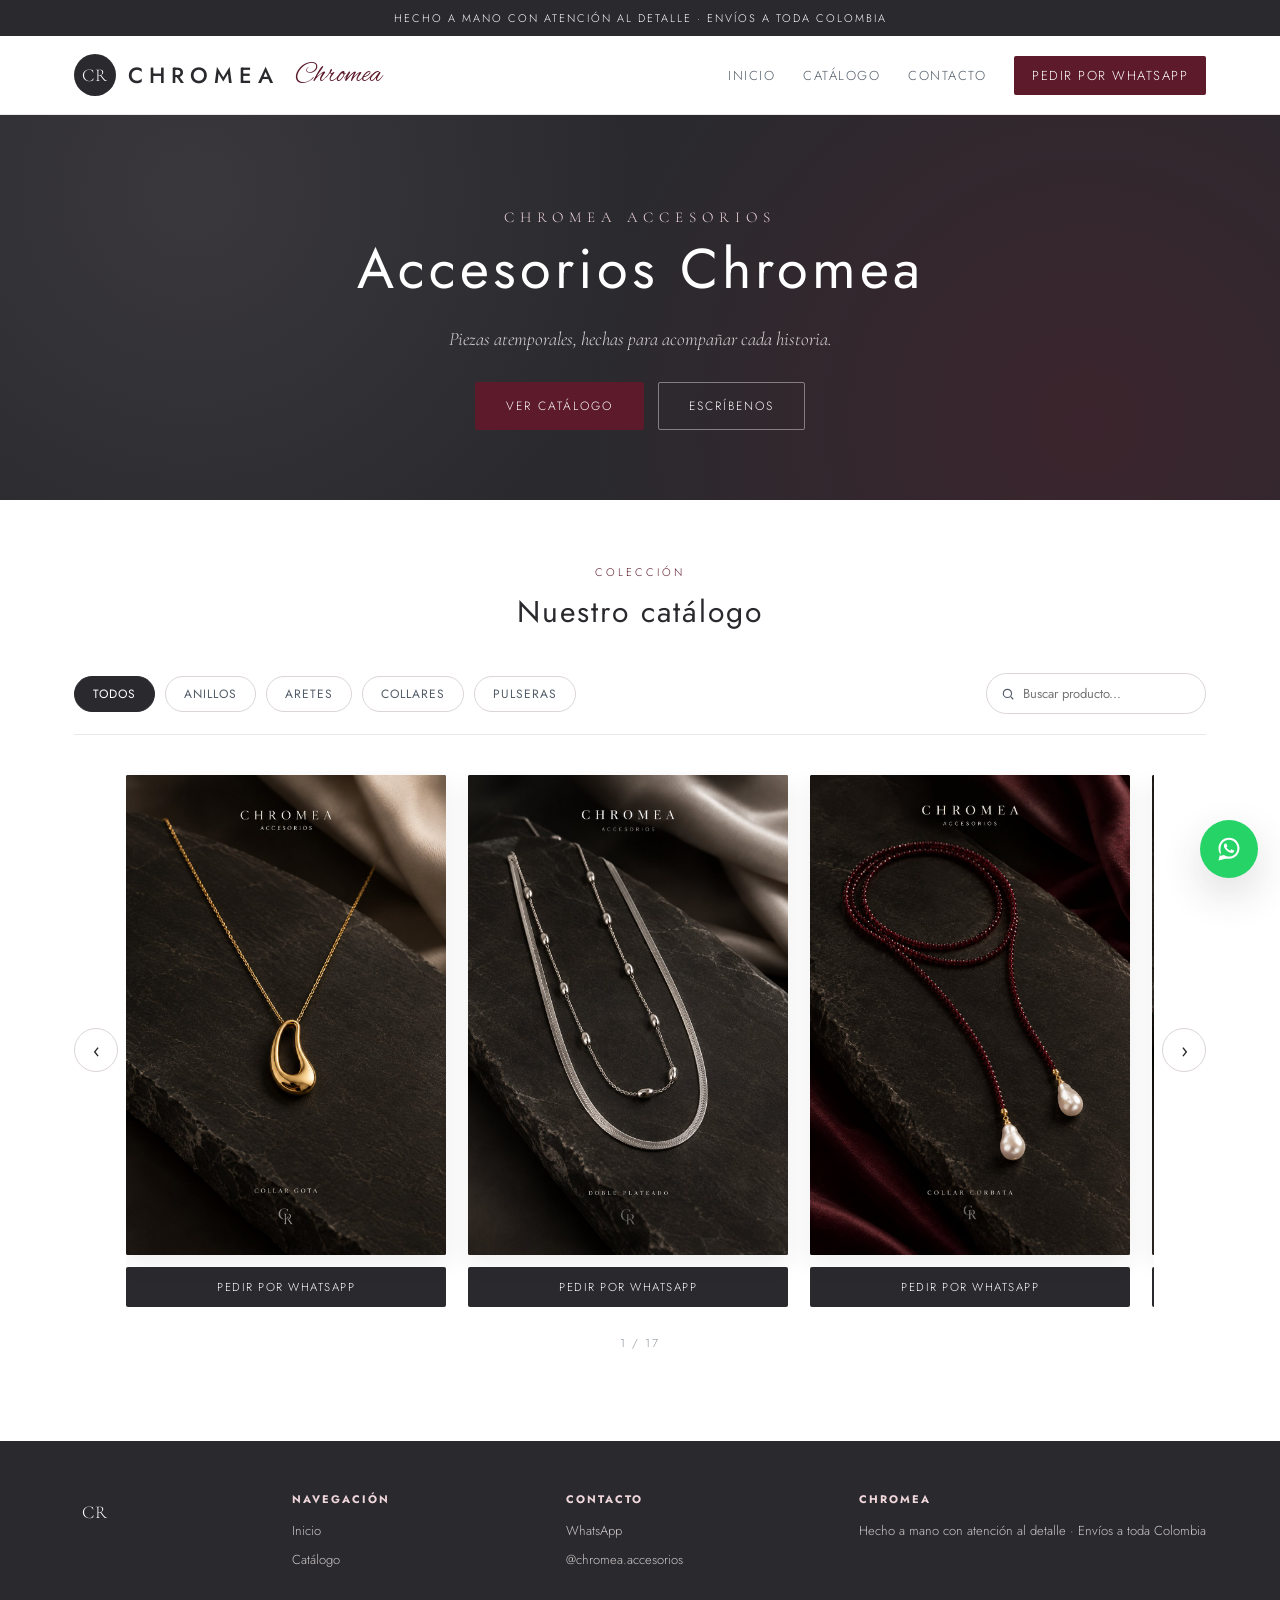
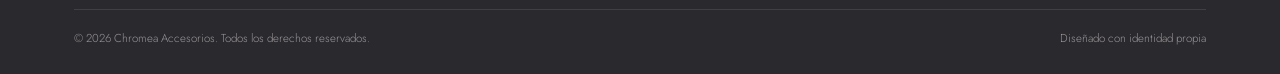
==== commit bad02f95: "Revert "Catalogo como viros de foto grande en vez de carrusel" This reverts commit 8a9bbeeaf7fbf565c" ====
--- a/index.html
+++ b/index.html
@@ -59,24 +59,29 @@
       <h2>Nuestro catálogo</h2>
     </div>
 
-    <div class="chip-group" id="category-chips">
-      <button class="chip active" data-category="Todos">Todos</button>
+    <div class="filters-bar">
+      <div class="chip-group" id="category-chips">
+        <button class="chip active" data-category="Todos">Todos</button>
+      </div>
+      <div class="search-box">
+        <input type="text" id="search-input" placeholder="Buscar producto...">
+      </div>
     </div>
 
-    <div class="stage-wrap">
-      <div class="stage-frame" id="stage-frame">
-        <img src="" alt="" id="stage-img">
-        <span class="badge badge-out" id="stage-badge" style="display:none;">Agotado</span>
-        <button class="stage-nav-btn stage-nav-prev" id="stage-prev" aria-label="Anterior">&#8249;</button>
-        <button class="stage-nav-btn stage-nav-next" id="stage-next" aria-label="Siguiente">&#8250;</button>
-      </div>
-      <div class="stage-counter" id="stage-counter"></div>
-      <a class="stage-cta" id="stage-cta" href="#" target="_blank" rel="noopener">Pedir por WhatsApp</a>
+    <div class="carousel-wrap">
+      <button class="carousel-arrow" id="carousel-prev" aria-label="Anterior">&#8249;</button>
+      <div class="carousel-track" id="carousel-track"></div>
+      <button class="carousel-arrow" id="carousel-next" aria-label="Siguiente">&#8250;</button>
     </div>
-
+    <div class="carousel-counter" id="carousel-counter"></div>
     <div class="empty-state" id="empty-state" style="display:none;">No encontramos productos con ese filtro.</div>
   </div>
 </section>
+
+<div class="lightbox" id="lightbox">
+  <button class="lightbox-close" id="lightbox-close">&times;</button>
+  <img src="" alt="" id="lightbox-img">
+</div>
 
 <footer class="site-footer" id="contacto">
   <div class="container">
--- a/css/styles.css
+++ b/css/styles.css
@@ -329,41 +329,68 @@
   border-color: var(--c-wine);
 }
 
-/* ---------- Stage (visor de una foto a la vez) ---------- */
-.stage-wrap {
-  max-width: 420px;
-  margin: 8px auto 0;
+/* ---------- Carousel ---------- */
+.carousel-wrap {
+  position: relative;
+  display: flex;
+  align-items: center;
+  gap: 8px;
+}
+
+.carousel-track {
+  display: flex;
+  gap: 22px;
+  overflow-x: auto;
+  scroll-snap-type: x mandatory;
+  scroll-behavior: smooth;
+  -webkit-overflow-scrolling: touch;
+  padding: 4px 4px 22px;
+  flex: 1;
+  scrollbar-width: thin;
+  scrollbar-color: var(--c-slate-soft) transparent;
+}
+
+.carousel-track::-webkit-scrollbar { height: 6px; }
+.carousel-track::-webkit-scrollbar-thumb {
+  background: #DCD5D7;
+  border-radius: 999px;
+}
+
+.carousel-slide {
+  flex: 0 0 auto;
+  width: min(72vw, 320px);
+  scroll-snap-align: start;
   display: flex;
   flex-direction: column;
-  align-items: center;
-  gap: 16px;
-}
-
-.stage-frame {
+  gap: 12px;
+}
+
+.slide-media {
   position: relative;
-  width: min(400px, 88vw);
   aspect-ratio: 2 / 3;
-  max-height: 74vh;
-  margin: 0 auto;
   border-radius: var(--radius);
   overflow: hidden;
   background: var(--c-charcoal);
+  cursor: pointer;
+  box-shadow: var(--shadow-soft);
+  transition: box-shadow var(--transition), transform var(--transition);
+}
+
+.slide-media:hover {
   box-shadow: var(--shadow-lift);
-  cursor: pointer;
-  user-select: none;
-  touch-action: pan-y;
-}
-
-.stage-frame img {
+  transform: translateY(-3px);
+}
+
+.slide-media img {
   width: 100%;
   height: 100%;
   object-fit: cover;
   display: block;
-  transition: opacity 180ms ease;
-}
-
-.stage-frame img.is-out { filter: grayscale(55%) brightness(0.75); }
-.stage-frame img.is-fading { opacity: 0; }
+}
+
+.slide-media.is-out img {
+  filter: grayscale(55%) brightness(0.75);
+}
 
 .badge {
   position: absolute;
@@ -376,61 +403,61 @@
   border-radius: 999px;
   background: var(--c-charcoal);
   color: var(--c-white);
-  pointer-events: none;
 }
 
 .badge.badge-out { background: var(--c-wine); }
 
-.stage-nav-btn {
-  position: absolute;
-  top: 50%;
-  transform: translateY(-50%);
-  width: 42px;
-  height: 42px;
-  border-radius: 50%;
-  border: none;
-  background: rgba(30, 30, 34, 0.45);
-  color: var(--c-white);
-  font-size: 22px;
-  display: flex;
-  align-items: center;
-  justify-content: center;
-  backdrop-filter: blur(2px);
-  transition: background var(--transition);
-}
-
-.stage-nav-btn:hover { background: rgba(92, 26, 43, 0.75); }
-.stage-nav-prev { left: 10px; }
-.stage-nav-next { right: 10px; }
-
-.stage-counter {
-  font-size: 11.5px;
-  letter-spacing: 2px;
-  text-transform: uppercase;
-  color: var(--c-slate-soft);
-}
-
-.stage-cta {
+.slide-cta {
   display: inline-flex;
   align-items: center;
   justify-content: center;
   gap: 8px;
   background: var(--c-charcoal);
   color: var(--c-white);
-  padding: 13px 34px;
-  border-radius: var(--radius);
-  font-size: 12px;
+  padding: 12px 16px;
+  border-radius: var(--radius);
+  font-size: 11.5px;
   letter-spacing: 1.5px;
   text-transform: uppercase;
   transition: background var(--transition);
   text-align: center;
 }
 
-.stage-cta:hover { background: var(--c-wine); }
-.stage-cta.disabled {
+.slide-cta:hover { background: var(--c-wine); }
+.slide-cta.disabled {
   background: #E6E1E2;
   color: #A9A2A4;
   pointer-events: none;
+}
+
+.carousel-arrow {
+  flex: 0 0 auto;
+  width: 44px;
+  height: 44px;
+  border-radius: 50%;
+  border: 1px solid #DCD5D7;
+  background: var(--c-white);
+  color: var(--c-charcoal);
+  font-size: 20px;
+  display: flex;
+  align-items: center;
+  justify-content: center;
+  transition: all var(--transition);
+}
+
+.carousel-arrow:hover { border-color: var(--c-wine); color: var(--c-wine); }
+
+@media (max-width: 680px) {
+  .carousel-arrow { display: none; }
+}
+
+.carousel-counter {
+  text-align: center;
+  margin-top: 6px;
+  font-size: 11.5px;
+  letter-spacing: 2px;
+  text-transform: uppercase;
+  color: var(--c-slate-soft);
 }
 
 .empty-state {
@@ -440,6 +467,33 @@
   font-family: var(--font-serif);
   font-style: italic;
   font-size: 18px;
+}
+
+/* ---------- Lightbox ---------- */
+.lightbox {
+  position: fixed;
+  inset: 0;
+  background: rgba(30,30,34,0.92);
+  display: none;
+  align-items: center;
+  justify-content: center;
+  z-index: 200;
+  padding: 24px;
+}
+.lightbox.open { display: flex; }
+.lightbox img {
+  max-width: min(640px, 100%);
+  max-height: 80vh;
+  border-radius: var(--radius);
+}
+.lightbox-close {
+  position: absolute;
+  top: 24px;
+  right: 28px;
+  color: var(--c-white);
+  font-size: 30px;
+  background: none;
+  border: none;
 }
 
 /* ---------- Footer ---------- */
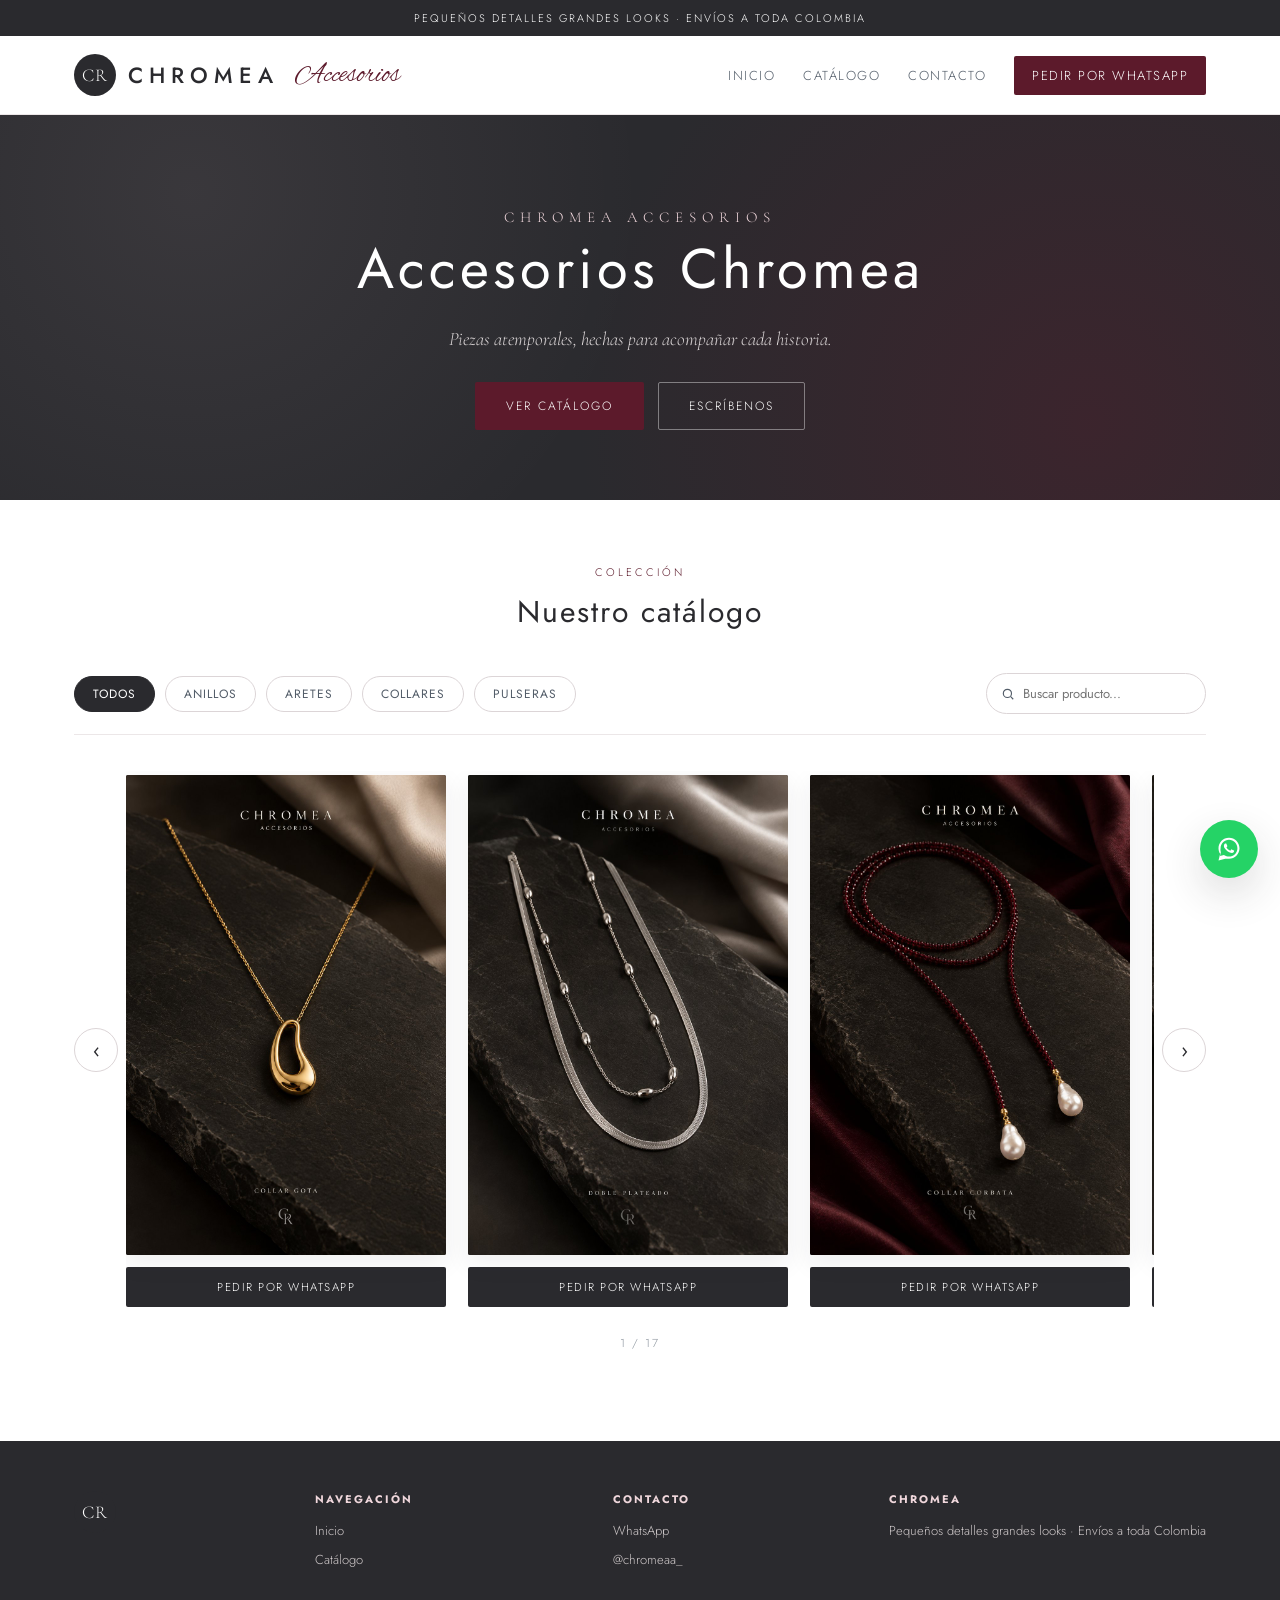
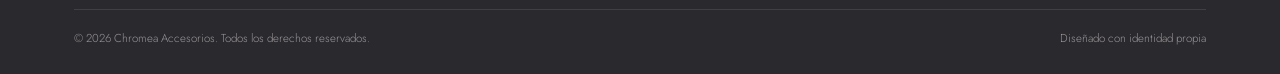
==== commit 4f0b85c8: "Actualizacion de textos" ====
--- a/index.html
+++ b/index.html
@@ -25,7 +25,7 @@
     <a href="#top" class="brand">
       <span class="brand-mark">CR</span>
       <span class="brand-word">CHROMEA</span>
-      <span class="brand-script">Chromea</span>
+      <span class="brand-script">Accesorios</span>
     </a>
     <nav class="main-nav">
       <div class="main-nav-links" style="display:flex; gap:28px;">
